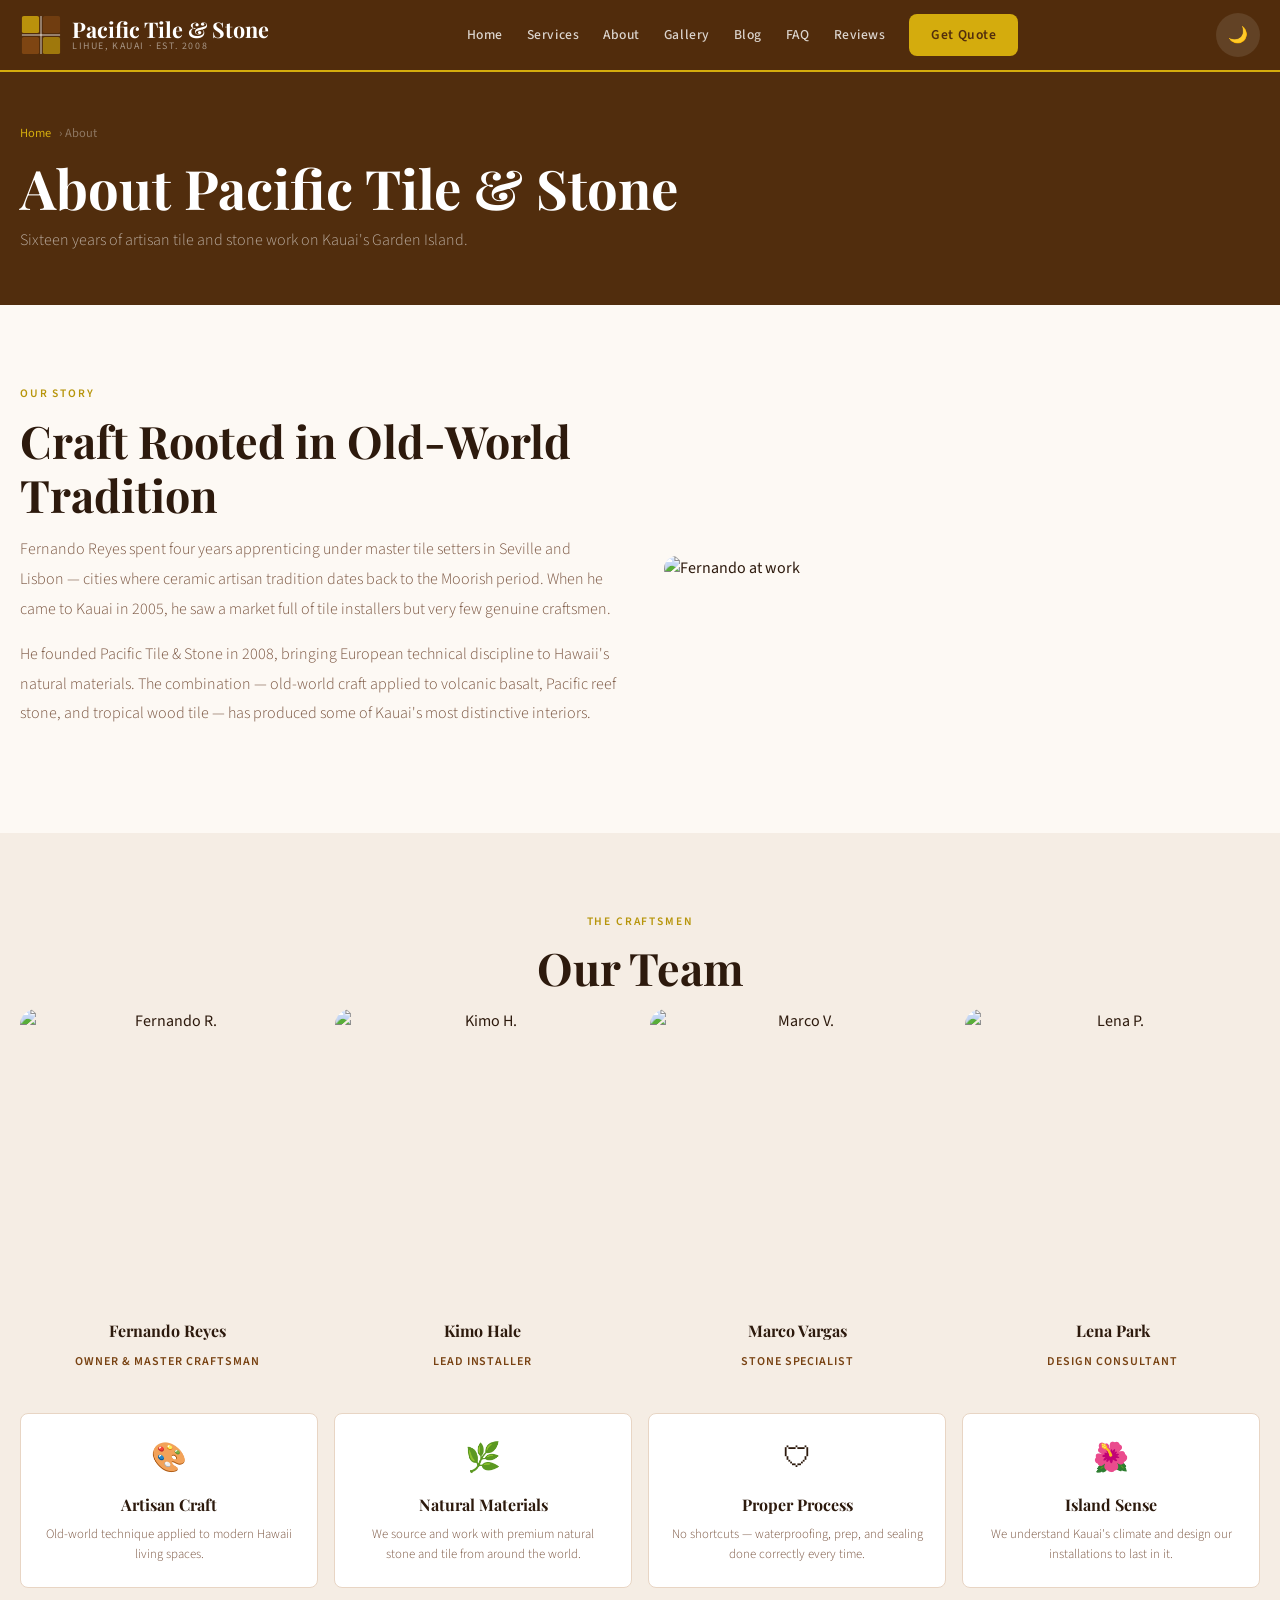
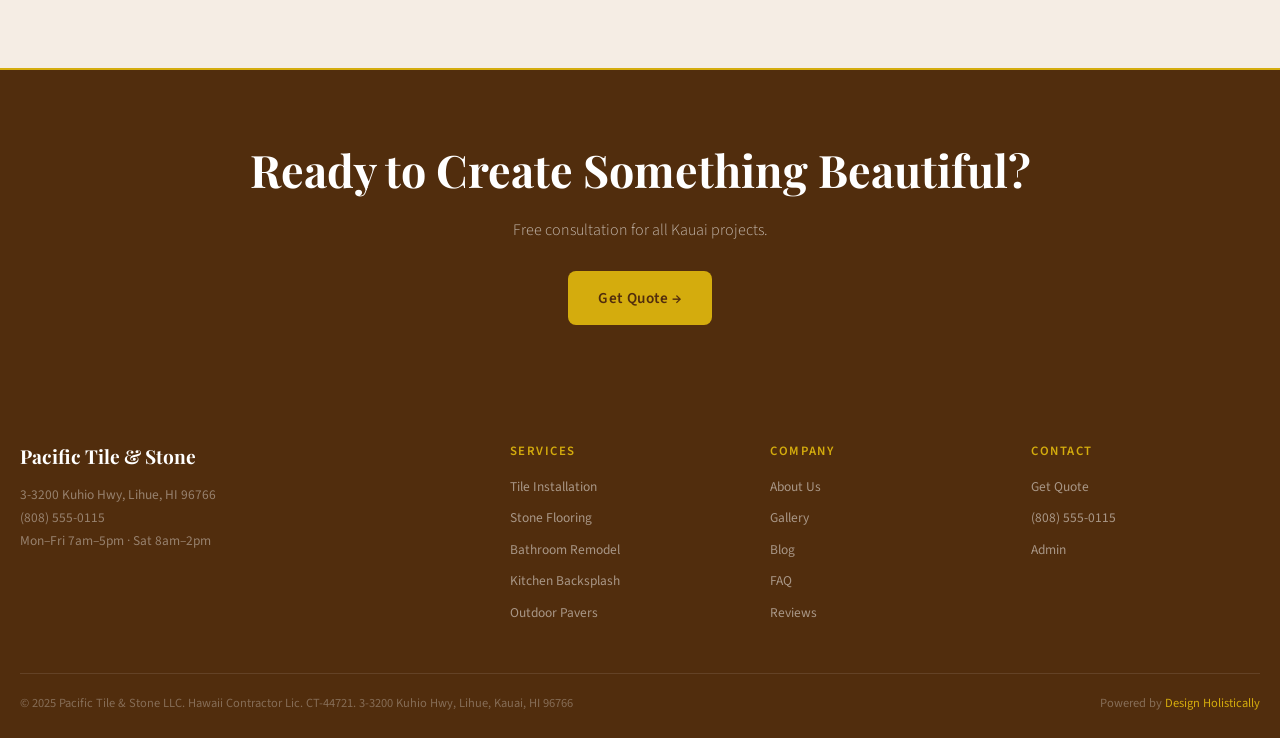
==== about.html @ 95e0b98e "Initial commit: Pacific Tile & Stone — Hawaii sample site (Lihue, Kauai)" ====
<!DOCTYPE html>
<html lang="en" data-theme="light">
<head>
<meta charset="UTF-8"/><meta name="viewport" content="width=device-width,initial-scale=1.0"/>
<title>About Us — Pacific Tile & Stone</title>
<meta name="description" content="Pacific Tile & Stone — Island floors, crafted to last. Kauai's trusted tile and stone installation contractor. Lihue. (808) 555-0115"/>
<meta property="og:title" content="Pacific Tile & Stone"/>
<link rel="stylesheet" href="css/style.css"/>
<script type="application/ld+json">{"@context":"https://schema.org","@type":"LocalBusiness","name":"Pacific Tile & Stone","telephone":"(808) 555-0115","address":{"@type":"PostalAddress","streetAddress":"3-3200 Kuhio Hwy","addressLocality":"Lihue","addressRegion":"HI","postalCode":"96766"},"priceRange":"$$"}</script>
</head>
<body>
<header class="site-header">
  <div class="header-inner">
    <a href="index.html" class="logo-wrap">
      <svg viewBox="0 0 44 44" fill="none" width="42" height="42" aria-label="Pacific Tile & Stone logo" xmlns="http://www.w3.org/2000/svg">
  <rect x="2" y="2" width="18" height="18" rx="2" fill="#D4AC0D" opacity="0.8"/>
  <rect x="24" y="2" width="18" height="18" rx="2" fill="#784212" opacity="0.8"/>
  <rect x="2" y="24" width="18" height="18" rx="2" fill="#935116" opacity="0.7"/>
  <rect x="24" y="24" width="18" height="18" rx="2" fill="#D4AC0D" opacity="0.6"/>
  <line x1="22" y1="2" x2="22" y2="42" stroke="rgba(255,255,255,0.4)" stroke-width="2"/>
  <line x1="2" y1="22" x2="42" y2="22" stroke="rgba(255,255,255,0.4)" stroke-width="2"/>
</svg>
      <div class="logo-text">Pacific Tile & Stone<span>Lihue, Kauai · Est. 2008</span></div>
    </a>
    <nav class="nav-links">
      <a href="index.html">Home</a><a href="services.html">Services</a><a href="about.html">About</a><a href="gallery.html">Gallery</a><a href="blog.html">Blog</a><a href="faq.html">FAQ</a><a href="reviews.html">Reviews</a>
      <a href="booking.html" class="btn-nav">Get Quote</a>
    </nav>
    <div class="header-actions">
      <button class="dark-toggle" id="darkToggle">🌙</button>
      <button class="hamburger" id="hamburger"><span></span><span></span><span></span></button>
    </div>
  </div>
</header>
<nav class="mobile-nav" id="mobileNav">
  <a href="index.html">Home</a><a href="services.html">Services</a><a href="about.html">About</a><a href="gallery.html">Gallery</a><a href="blog.html">Blog</a><a href="faq.html">FAQ</a><a href="reviews.html">Reviews</a><a href="booking.html">Get Quote</a>
</nav>

<div class="page-hero"><div class="page-hero-inner"><div class="breadcrumb"><a href="index.html">Home</a> › About</div><h1>About Pacific Tile & Stone</h1><p>Sixteen years of artisan tile and stone work on Kauai's Garden Island.</p></div></div>
<section><div class="section-inner">
  <div class="about-grid">
    <div class="fade-up">
      <span class="section-label">Our Story</span>
      <h2 class="section-title">Craft Rooted in Old-World Tradition</h2>
      <p style="color:var(--text-muted);line-height:1.85;margin-bottom:16px;font-weight:300;">Fernando Reyes spent four years apprenticing under master tile setters in Seville and Lisbon — cities where ceramic artisan tradition dates back to the Moorish period. When he came to Kauai in 2005, he saw a market full of tile installers but very few genuine craftsmen.</p>
      <p style="color:var(--text-muted);line-height:1.85;margin-bottom:24px;font-weight:300;">He founded Pacific Tile & Stone in 2008, bringing European technical discipline to Hawaii's natural materials. The combination — old-world craft applied to volcanic basalt, Pacific reef stone, and tropical wood tile — has produced some of Kauai's most distinctive interiors.</p>
    </div>
    <div class="fade-up"><img src="https://picsum.photos/560/480?random=1507" alt="Fernando at work" style="border-radius:var(--radius-lg);width:100%;object-fit:cover;" /></div>
  </div>
</div></section>
<section class="bg-alt"><div class="section-inner">
  <div class="section-center fade-up"><span class="section-label">The Craftsmen</span><h2 class="section-title">Our Team</h2></div>
  <div class="team-grid">
    <div class="team-card fade-up"><img src="https://picsum.photos/280/280?random=1508" alt="Fernando R." /><h4>Fernando Reyes</h4><span>Owner & Master Craftsman</span></div>
    <div class="team-card fade-up"><img src="https://picsum.photos/280/280?random=1509" alt="Kimo H." /><h4>Kimo Hale</h4><span>Lead Installer</span></div>
    <div class="team-card fade-up"><img src="https://picsum.photos/280/280?random=1510" alt="Marco V." /><h4>Marco Vargas</h4><span>Stone Specialist</span></div>
    <div class="team-card fade-up"><img src="https://picsum.photos/280/280?random=1511" alt="Lena P." /><h4>Lena Park</h4><span>Design Consultant</span></div>
  </div>
  <div class="values-grid" style="margin-top:40px;">
    <div class="value-card fade-up"><div class="value-icon">🎨</div><h4>Artisan Craft</h4><p>Old-world technique applied to modern Hawaii living spaces.</p></div>
    <div class="value-card fade-up"><div class="value-icon">🌿</div><h4>Natural Materials</h4><p>We source and work with premium natural stone and tile from around the world.</p></div>
    <div class="value-card fade-up"><div class="value-icon">🛡</div><h4>Proper Process</h4><p>No shortcuts — waterproofing, prep, and sealing done correctly every time.</p></div>
    <div class="value-card fade-up"><div class="value-icon">🌺</div><h4>Island Sense</h4><p>We understand Kauai's climate and design our installations to last in it.</p></div>
  </div>
</div></section>
<div class="cta-band"><h2>Ready to Create Something Beautiful?</h2><p>Free consultation for all Kauai projects.</p><a href="booking.html" class="btn-primary">Get Quote →</a></div>
<footer class="site-footer">
  <div class="footer-inner">
    <div class="footer-grid">
      <div class="footer-brand">
        <div style="font-family:'Playfair Display',serif;font-weight:700;font-size:1.2rem;color:#fff;">Pacific Tile & Stone</div>
        <p>3-3200 Kuhio Hwy, Lihue, HI 96766<br>(808) 555-0115<br>Mon–Fri 7am–5pm · Sat 8am–2pm</p>
      </div>
      <div class="footer-col"><h4>Services</h4><a href="services.html">Tile Installation</a><a href="services.html">Stone Flooring</a><a href="services.html">Bathroom Remodel</a><a href="services.html">Kitchen Backsplash</a><a href="services.html">Outdoor Pavers</a></div>
      <div class="footer-col"><h4>Company</h4><a href="about.html">About Us</a><a href="gallery.html">Gallery</a><a href="blog.html">Blog</a><a href="faq.html">FAQ</a><a href="reviews.html">Reviews</a></div>
      <div class="footer-col"><h4>Contact</h4><a href="booking.html">Get Quote</a><a href="tel:8085550115">(808) 555-0115</a><a href="admin.html">Admin</a></div>
    </div>
    <div class="footer-bottom">
      <span>© 2025 Pacific Tile & Stone LLC. Hawaii Contractor Lic. CT-44721. 3-3200 Kuhio Hwy, Lihue, Kauai, HI 96766</span>
      <span>Powered by <a href="https://designholistically.com" target="_blank">Design Holistically</a></span>
    </div>
  </div>
</footer>
<button class="back-top" id="backTop">↑</button>
<script src="js/main.js"></script>
</body>
</html>
---- css/style.css ----
@import url('https://fonts.googleapis.com/css2?family=Playfair+Display:wght@400;500;600;700&family=Source+Sans+3:wght@300;400;500;600;700&display=swap');
:root {
  --primary: #784212;
  --primary-light: #935116;
  --primary-dark: #512d0d;
  --accent: #D4AC0D;
  --accent-light: #f1c40f;
  --accent-dark: #b7950b;
  --bg: #fdf9f4;
  --bg-secondary: #f5ede4;
  --bg-card: #ffffff;
  --text: #2d1a0d;
  --text-muted: #7a5540;
  --text-light: #b09080;
  --border: #e8d5c4;
  --shadow: 0 4px 24px rgba(120,66,18,0.10);
  --shadow-lg: 0 12px 48px rgba(120,66,18,0.16);
  --radius: 8px;
  --radius-lg: 16px;
  --header-h: 72px;
  --transition: 0.3s cubic-bezier(0.4,0,0.2,1);
}
[data-theme="dark"] {
  --bg: #160c04;
  --bg-secondary: #1f1009;
  --bg-card: #2a1608;
  --text: #f5e8da;
  --text-muted: #c4956a;
  --text-light: #7a5540;
  --border: #3d2010;
  --accent: #D4AC0D;
}
*, *::before, *::after { box-sizing: border-box; margin: 0; padding: 0; }
html { scroll-behavior: smooth; }
body { font-family: 'Source Sans 3', sans-serif; background: var(--bg); color: var(--text); line-height: 1.6; transition: background var(--transition), color var(--transition); }
img { max-width: 100%; display: block; }
a { color: inherit; text-decoration: none; }
button { cursor: pointer; border: none; background: none; font-family: inherit; }
.site-header { position: fixed; top: 0; left: 0; right: 0; z-index: 1000; height: var(--header-h); backdrop-filter: blur(14px); background: rgba(81,45,13,0.94); border-bottom: 2px solid var(--accent); display: flex; align-items: center; }
.header-inner { max-width: 1280px; margin: 0 auto; padding: 0 20px; width: 100%; display: flex; align-items: center; justify-content: space-between; }
.logo-wrap { display: flex; align-items: center; gap: 10px; }
.logo-text { font-family: 'Playfair Display', serif; font-size: 1.35rem; font-weight: 700; color: #fff; line-height: 1.1; }
.logo-text span { color: var(--accent); display: block; font-size: 0.62rem; font-family: 'Source Sans 3', sans-serif; font-weight: 400; letter-spacing: 0.16em; text-transform: uppercase; color: rgba(255,255,255,0.5); }
.nav-links { display: none; gap: 24px; align-items: center; }
.nav-links a { color: rgba(255,255,255,0.8); font-weight: 500; font-size: 0.85rem; letter-spacing: 0.04em; transition: color var(--transition); }
.nav-links a:hover { color: var(--accent); }
.nav-links .btn-nav { background: var(--accent); color: var(--primary-dark); padding: 10px 22px; border-radius: var(--radius); font-weight: 600; }
.header-actions { display: flex; align-items: center; gap: 10px; }
.dark-toggle { width: 44px; height: 44px; border-radius: 50%; background: rgba(255,255,255,0.1); color: #fff; display: flex; align-items: center; justify-content: center; font-size: 1rem; }
.dark-toggle:hover { background: var(--accent); color: var(--primary-dark); }
.hamburger { width: 44px; height: 44px; display: flex; flex-direction: column; align-items: center; justify-content: center; gap: 5px; background: rgba(255,255,255,0.1); border-radius: var(--radius); }
.hamburger span { display: block; width: 22px; height: 2px; background: #fff; border-radius: 2px; transition: all var(--transition); }
.hamburger.active span:nth-child(1) { transform: rotate(45deg) translate(5px,5px); }
.hamburger.active span:nth-child(2) { opacity: 0; }
.hamburger.active span:nth-child(3) { transform: rotate(-45deg) translate(5px,-5px); }
@media(min-width:768px){ .nav-links { display: flex; } .hamburger { display: none; } }
.mobile-nav { position: fixed; top: var(--header-h); left: 0; right: 0; bottom: 0; background: var(--primary-dark); z-index: 999; transform: translateX(100%); transition: transform var(--transition); padding: 28px 20px; display: flex; flex-direction: column; gap: 6px; }
.mobile-nav.open { transform: translateX(0); }
.mobile-nav a { color: #fff; font-size: 1.1rem; font-weight: 500; padding: 13px 0; border-bottom: 1px solid rgba(255,255,255,0.1); }
.hero { min-height: 100vh; display: flex; align-items: center; position: relative; overflow: hidden; padding-top: var(--header-h); }
.hero-bg { position: absolute; inset: 0; }
.hero-bg img { width: 100%; height: 100%; object-fit: cover; }
.hero-overlay { position: absolute; inset: 0; background: linear-gradient(135deg, rgba(81,45,13,0.93) 0%, rgba(120,66,18,0.6) 100%); }
.hero-content { position: relative; z-index: 1; max-width: 1280px; margin: 0 auto; padding: 80px 20px; }
.hero-badge { display: inline-flex; align-items: center; gap: 8px; background: rgba(212,172,13,0.15); border: 1px solid rgba(212,172,13,0.45); color: var(--accent); padding: 6px 14px; border-radius: var(--radius); font-size: 0.75rem; font-weight: 600; letter-spacing: 0.1em; text-transform: uppercase; margin-bottom: 22px; }
.hero h1 { font-family: 'Playfair Display', serif; font-size: clamp(2.8rem, 8vw, 5.5rem); font-weight: 700; color: #fff; line-height: 1.05; margin-bottom: 20px; }
.hero h1 em { color: var(--accent); font-style: italic; }
.hero p { font-size: clamp(1rem, 2vw, 1.15rem); color: rgba(255,255,255,0.75); max-width: 540px; margin-bottom: 36px; font-weight: 300; line-height: 1.8; }
.hero-cta { display: flex; flex-wrap: wrap; gap: 14px; }
.btn-primary { display: inline-flex; align-items: center; gap: 8px; background: var(--accent); color: var(--primary-dark); padding: 15px 30px; border-radius: var(--radius); font-weight: 600; font-size: 0.95rem; letter-spacing: 0.04em; transition: all var(--transition); }
.btn-primary:hover { background: var(--accent-light); transform: translateY(-2px); box-shadow: 0 8px 24px rgba(212,172,13,0.35); }
.btn-secondary { display: inline-flex; align-items: center; gap: 8px; background: transparent; color: #fff; padding: 14px 30px; border-radius: var(--radius); font-weight: 500; font-size: 0.95rem; border: 1.5px solid rgba(255,255,255,0.35); letter-spacing: 0.04em; transition: all var(--transition); }
.btn-secondary:hover { border-color: var(--accent); color: var(--accent); }
.hero-stats { display: flex; flex-wrap: wrap; gap: 40px; margin-top: 56px; padding-top: 36px; border-top: 1px solid rgba(255,255,255,0.12); }
.stat-num { font-family: 'Playfair Display', serif; font-size: 2.4rem; font-weight: 700; color: var(--accent); line-height: 1; }
.stat-label { font-size: 0.72rem; color: rgba(255,255,255,0.45); text-transform: uppercase; letter-spacing: 0.1em; margin-top: 4px; }
section { padding: 80px 20px; }
.section-inner { max-width: 1280px; margin: 0 auto; }
.section-label { font-size: 0.72rem; font-weight: 600; color: var(--accent-dark); letter-spacing: 0.16em; text-transform: uppercase; margin-bottom: 10px; display: block; }
.section-title { font-family: 'Playfair Display', serif; font-size: clamp(1.9rem, 4vw, 2.8rem); font-weight: 700; color: var(--text); line-height: 1.2; margin-bottom: 14px; }
.section-sub { color: var(--text-muted); font-size: 1rem; max-width: 540px; margin-bottom: 44px; font-weight: 300; line-height: 1.8; }
.section-center { text-align: center; }
.section-center .section-sub { margin-left: auto; margin-right: auto; }
.bg-alt { background: var(--bg-secondary); }
.services-grid { display: grid; grid-template-columns: 1fr; gap: 20px; }
@media(min-width:600px){ .services-grid { grid-template-columns: 1fr 1fr; } }
@media(min-width:1024px){ .services-grid { grid-template-columns: repeat(3, 1fr); } }
.service-card { background: var(--bg-card); border: 1px solid var(--border); border-radius: var(--radius-lg); padding: 28px; transition: all var(--transition); }
.service-card:hover { transform: translateY(-4px); box-shadow: var(--shadow-lg); border-color: var(--accent-dark); }
.service-icon { width: 52px; height: 52px; background: linear-gradient(135deg, var(--primary), var(--primary-light)); border-radius: var(--radius); display: flex; align-items: center; justify-content: center; margin-bottom: 18px; font-size: 1.4rem; color: var(--accent); }
.service-card h3 { font-family: 'Playfair Display', serif; font-size: 1.3rem; font-weight: 700; margin-bottom: 10px; }
.service-card p { color: var(--text-muted); font-size: 0.9rem; line-height: 1.7; font-weight: 300; }
.service-price { margin-top: 16px; padding-top: 14px; border-top: 1px solid var(--border); font-weight: 600; color: var(--primary); font-size: 0.9rem; }
[data-theme="dark"] .service-price { color: var(--accent); }
.testimonials-grid { display: grid; grid-template-columns: 1fr; gap: 20px; }
@media(min-width:768px){ .testimonials-grid { grid-template-columns: repeat(3, 1fr); } }
.testimonial-card { background: var(--bg-card); border: 1px solid var(--border); border-radius: var(--radius-lg); padding: 24px; border-left: 3px solid var(--accent); }
.stars { color: var(--accent-dark); font-size: 0.9rem; margin-bottom: 12px; letter-spacing: 2px; }
.testimonial-card blockquote { color: var(--text-muted); font-family: 'Playfair Display', serif; font-size: 1rem; line-height: 1.75; margin-bottom: 18px; font-style: italic; }
.reviewer { display: flex; align-items: center; gap: 12px; }
.reviewer img { width: 44px; height: 44px; border-radius: 50%; object-fit: cover; }
.reviewer-name { font-weight: 600; font-size: 0.88rem; }
.reviewer-loc { font-size: 0.75rem; color: var(--text-muted); }
.cta-band { background: var(--primary-dark); padding: 64px 20px; text-align: center; border-top: 2px solid var(--accent); }
.cta-band h2 { font-family: 'Playfair Display', serif; font-size: clamp(2rem, 4vw, 2.8rem); font-weight: 700; color: #fff; margin-bottom: 12px; }
.cta-band p { color: rgba(255,255,255,0.65); font-size: 1rem; margin-bottom: 28px; max-width: 440px; margin-left: auto; margin-right: auto; font-weight: 300; }
.team-grid { display: grid; grid-template-columns: 1fr 1fr; gap: 20px; }
@media(min-width:768px){ .team-grid { grid-template-columns: repeat(4, 1fr); } }
.team-card { text-align: center; }
.team-card img { width: 100%; aspect-ratio: 1; object-fit: cover; border-radius: var(--radius-lg); margin-bottom: 14px; }
.team-card h4 { font-family: 'Playfair Display', serif; font-size: 1rem; font-weight: 700; margin-bottom: 4px; }
.team-card span { font-size: 0.75rem; color: var(--primary); font-weight: 600; text-transform: uppercase; letter-spacing: 0.08em; }
[data-theme="dark"] .team-card span { color: var(--accent); }
.gallery-grid { display: grid; grid-template-columns: repeat(2, 1fr); gap: 10px; }
@media(min-width:600px){ .gallery-grid { grid-template-columns: repeat(3, 1fr); } }
@media(min-width:1024px){ .gallery-grid { grid-template-columns: repeat(4, 1fr); } }
.gallery-item { position: relative; overflow: hidden; border-radius: var(--radius); aspect-ratio: 4/3; }
.gallery-item img { width: 100%; height: 100%; object-fit: cover; transition: transform 0.4s ease; }
.gallery-item:hover img { transform: scale(1.07); }
.blog-grid { display: grid; grid-template-columns: 1fr; gap: 24px; }
@media(min-width:600px){ .blog-grid { grid-template-columns: 1fr 1fr; } }
@media(min-width:1024px){ .blog-grid { grid-template-columns: repeat(3, 1fr); } }
.blog-card { background: var(--bg-card); border: 1px solid var(--border); border-radius: var(--radius-lg); overflow: hidden; transition: all var(--transition); }
.blog-card:hover { transform: translateY(-4px); box-shadow: var(--shadow-lg); }
.blog-card img { width: 100%; height: 200px; object-fit: cover; }
.blog-card-body { padding: 22px; }
.blog-tag { display: inline-block; background: var(--accent); color: var(--primary-dark); font-size: 0.7rem; font-weight: 600; padding: 3px 10px; border-radius: var(--radius); text-transform: uppercase; letter-spacing: 0.08em; margin-bottom: 10px; }
.blog-card h3 { font-family: 'Playfair Display', serif; font-size: 1.15rem; font-weight: 700; line-height: 1.3; margin-bottom: 8px; }
.blog-card p { color: var(--text-muted); font-size: 0.86rem; line-height: 1.65; font-weight: 300; }
.blog-card-meta { margin-top: 12px; font-size: 0.75rem; color: var(--text-light); }
.booking-wrap { max-width: 700px; margin: 0 auto; background: var(--bg-card); border: 1px solid var(--border); border-radius: var(--radius-lg); padding: 36px; }
.step-indicator { display: flex; gap: 6px; margin-bottom: 36px; }
.step { flex: 1; height: 3px; background: var(--border); border-radius: 2px; transition: background var(--transition); }
.step.active { background: var(--primary); }
.step.done { background: var(--accent-dark); }
.form-step { display: none; }
.form-step.active { display: block; }
.form-step h3 { font-family: 'Playfair Display', serif; font-size: 1.5rem; font-weight: 700; margin-bottom: 22px; }
.form-group { margin-bottom: 18px; }
.form-group label { display: block; font-weight: 500; font-size: 0.85rem; margin-bottom: 6px; }
.form-group input, .form-group select, .form-group textarea { width: 100%; padding: 12px 14px; border: 1px solid var(--border); border-radius: var(--radius); background: var(--bg); color: var(--text); font-family: 'Source Sans 3', sans-serif; font-size: 0.95rem; transition: border-color var(--transition); }
.form-group input:focus, .form-group select:focus, .form-group textarea:focus { outline: none; border-color: var(--primary); }
.service-option { display: flex; align-items: center; gap: 12px; padding: 14px; border: 1px solid var(--border); border-radius: var(--radius); margin-bottom: 8px; cursor: pointer; transition: all var(--transition); }
.service-option:hover, .service-option.selected { border-color: var(--primary); background: rgba(120,66,18,0.04); }
.form-nav { display: flex; justify-content: space-between; align-items: center; margin-top: 24px; }
.btn-outline { background: transparent; border: 1px solid var(--border); color: var(--text); padding: 11px 26px; border-radius: var(--radius); font-weight: 500; font-size: 0.88rem; transition: all var(--transition); }
.btn-outline:hover { border-color: var(--primary); color: var(--primary); }
.confirmation { text-align: center; padding: 36px 0; }
.confirmation .check { width: 68px; height: 68px; background: var(--primary); border-radius: 50%; display: flex; align-items: center; justify-content: center; margin: 0 auto 20px; font-size: 1.8rem; color: #fff; }
.faq-list { max-width: 780px; margin: 0 auto; }
.faq-item { border-bottom: 1px solid var(--border); }
.faq-q { width: 100%; text-align: left; padding: 20px 0; display: flex; justify-content: space-between; align-items: center; font-weight: 500; font-size: 0.95rem; color: var(--text); gap: 14px; background: none; }
.faq-q .icon { width: 26px; height: 26px; min-width: 26px; border-radius: 50%; background: var(--accent); color: var(--primary-dark); display: flex; align-items: center; justify-content: center; font-size: 1rem; transition: transform var(--transition); font-weight: 700; }
.faq-item.open .faq-q .icon { transform: rotate(45deg); }
.faq-a { display: none; padding: 0 0 18px; color: var(--text-muted); line-height: 1.75; font-size: 0.92rem; font-weight: 300; }
.faq-item.open .faq-a { display: block; }
.reviews-grid { display: grid; grid-template-columns: 1fr; gap: 18px; }
@media(min-width:600px){ .reviews-grid { grid-template-columns: 1fr 1fr; } }
@media(min-width:1024px){ .reviews-grid { grid-template-columns: repeat(4, 1fr); } }
.review-card { background: var(--bg-card); border: 1px solid var(--border); border-radius: var(--radius-lg); padding: 22px; }
.review-top { display: flex; align-items: center; gap: 10px; margin-bottom: 12px; }
.review-top img { width: 46px; height: 46px; border-radius: 50%; object-fit: cover; }
.review-name { font-weight: 600; font-size: 0.88rem; }
.review-date { font-size: 0.72px; color: var(--text-light); }
.review-body { color: var(--text-muted); font-family: 'Playfair Display', serif; font-size: 0.96rem; line-height: 1.65; font-style: italic; }
.about-grid { display: grid; grid-template-columns: 1fr; gap: 48px; align-items: center; }
@media(min-width:768px){ .about-grid { grid-template-columns: 1fr 1fr; } }
.values-grid { display: grid; grid-template-columns: 1fr 1fr; gap: 16px; margin-top: 40px; }
@media(min-width:768px){ .values-grid { grid-template-columns: repeat(4, 1fr); } }
.value-card { background: var(--bg-card); border: 1px solid var(--border); border-radius: var(--radius); padding: 22px; text-align: center; }
.value-icon { font-size: 1.8rem; margin-bottom: 10px; }
.value-card h4 { font-family: 'Playfair Display', serif; font-size: 1rem; font-weight: 700; margin-bottom: 6px; }
.value-card p { font-size: 0.8rem; color: var(--text-muted); font-weight: 300; }
.site-footer { background: var(--primary-dark); color: rgba(255,255,255,0.65); padding: 52px 20px 24px; }
.footer-inner { max-width: 1280px; margin: 0 auto; }
.footer-grid { display: grid; grid-template-columns: 1fr; gap: 32px; margin-bottom: 40px; }
@media(min-width:768px){ .footer-grid { grid-template-columns: 2fr 1fr 1fr 1fr; } }
.footer-brand p { font-size: 0.84rem; line-height: 1.7; margin-top: 12px; color: rgba(255,255,255,0.4); }
.footer-col h4 { color: var(--accent); font-weight: 600; font-size: 0.8rem; text-transform: uppercase; letter-spacing: 0.12em; margin-bottom: 14px; }
.footer-col a { display: block; color: rgba(255,255,255,0.5); font-size: 0.84rem; margin-bottom: 10px; transition: color var(--transition); }
.footer-col a:hover { color: var(--accent); }
.footer-bottom { border-top: 1px solid rgba(255,255,255,0.1); padding-top: 20px; display: flex; flex-wrap: wrap; gap: 12px; justify-content: space-between; font-size: 0.78rem; color: rgba(255,255,255,0.3); }
.footer-bottom a { color: var(--accent); }
.back-top { position: fixed; bottom: 28px; right: 24px; width: 48px; height: 48px; background: var(--primary); color: #fff; border-radius: 50%; display: flex; align-items: center; justify-content: center; font-size: 1.2rem; z-index: 900; opacity: 0; pointer-events: none; transition: all var(--transition); }
.back-top.show { opacity: 1; pointer-events: auto; }
.fade-up { opacity: 0; transform: translateY(28px); transition: opacity 0.6s ease, transform 0.6s ease; }
.fade-up.visible { opacity: 1; transform: translateY(0); }
.page-hero { padding: calc(var(--header-h) + 52px) 20px 52px; background: var(--primary-dark); }
.page-hero-inner { max-width: 1280px; margin: 0 auto; }
.page-hero h1 { font-family: 'Playfair Display', serif; font-size: clamp(2.2rem, 5vw, 3.4rem); font-weight: 700; color: #fff; line-height: 1.1; }
.page-hero p { color: rgba(255,255,255,0.6); font-size: 1rem; max-width: 520px; margin-top: 10px; font-weight: 300; }
.breadcrumb { display: flex; gap: 8px; align-items: center; font-size: 0.78rem; color: rgba(255,255,255,0.35); margin-bottom: 14px; }
.breadcrumb a { color: var(--accent); }
.post-hero { padding-top: var(--header-h); background: var(--primary-dark); }
.post-hero-inner { max-width: 800px; margin: 0 auto; padding: 56px 20px; }
.post-hero h1 { font-family: 'Playfair Display', serif; font-size: clamp(2rem, 5vw, 3rem); font-weight: 700; color: #fff; line-height: 1.1; }
.post-meta { display: flex; gap: 16px; flex-wrap: wrap; margin-top: 14px; font-size: 0.8rem; color: rgba(255,255,255,0.45); }
.post-content { max-width: 800px; margin: 0 auto; padding: 44px 20px; }
.post-content h2 { font-family: 'Playfair Display', serif; font-size: 1.7rem; font-weight: 700; margin: 32px 0 12px; color: var(--primary); }
[data-theme="dark"] .post-content h2 { color: var(--accent); }
.post-content p { color: var(--text-muted); line-height: 1.85; margin-bottom: 14px; font-weight: 300; }
.post-content ul { padding-left: 22px; margin-bottom: 14px; color: var(--text-muted); line-height: 1.85; font-weight: 300; }
#adminLogin { min-height:100vh; display:flex; align-items:center; justify-content:center; background:var(--primary-dark); padding:20px; }
#adminDash { display:none; }
.login-card { background: var(--bg-card); border-radius: var(--radius-lg); padding: 44px; max-width: 400px; width: 100%; border: 1px solid var(--border); }
.login-card h2 { font-family:'Playfair Display',serif; font-size:1.9rem; font-weight:700; margin-bottom:8px; }
.login-card p { color:var(--text-muted); margin-bottom:28px; font-size:0.88rem; font-weight:300; }
.dash-header { background: var(--primary); padding: 14px 22px; display: flex; align-items: center; justify-content: space-between; border-bottom: 2px solid var(--accent); }
.dash-header h1 { font-family:'Playfair Display',serif; font-size:1.3rem; font-weight:700; color:#fff; }
.dash-stats { display: grid; grid-template-columns: repeat(2,1fr); gap: 14px; padding: 20px; }
@media(min-width:600px){ .dash-stats { grid-template-columns: repeat(4,1fr); } }
.dash-stat { background: var(--bg-card); border: 1px solid var(--border); border-radius: var(--radius); padding: 18px; text-align: center; }
.dash-stat .num { font-family:'Playfair Display',serif; font-size:2rem; font-weight:700; color:var(--primary); }
[data-theme="dark"] .dash-stat .num { color:var(--accent); }
.dash-stat .lbl { font-size:0.75rem; color:var(--text-muted); text-transform:uppercase; letter-spacing:0.06em; }
.dash-section { padding: 0 20px 20px; }
.dash-section h3 { font-family:'Playfair Display',serif; font-size:1.15rem; font-weight:700; margin-bottom:12px; border-bottom:1px solid var(--border); padding-bottom:8px; color:var(--primary); }
[data-theme="dark"] .dash-section h3 { color: var(--accent); }
.data-table { width:100%; border-collapse:collapse; font-size:0.86rem; }
.data-table th { background:var(--bg-secondary); padding:9px 12px; text-align:left; font-weight:600; color:var(--text-muted); font-size:0.75rem; text-transform:uppercase; }
.data-table td { padding:11px 12px; border-bottom:1px solid var(--border); }
.badge { display:inline-block; padding:2px 9px; border-radius:999px; font-size:0.7rem; font-weight:600; }
.badge-green { background:#d5f5e3; color:#1e8449; }
.badge-yellow { background:#fef9e7; color:#b7950b; }
.badge-blue { background:#d6eaf8; color:#1a5276; }
.dash-tabs { display:flex; gap:4px; padding:0 20px; border-bottom:1px solid var(--border); overflow-x:auto; }
.dash-tab { padding:11px 18px; font-weight:500; font-size:0.82rem; letter-spacing:0.04em; color:var(--text-muted); cursor:pointer; border-bottom:2px solid transparent; margin-bottom:-1px; white-space:nowrap; background:none; }
.dash-tab.active { color:var(--primary); border-bottom-color:var(--primary); }
[data-theme="dark"] .dash-tab.active { color:var(--accent); border-bottom-color:var(--accent); }
.tab-panel { display:none; }
.tab-panel.active { display:block; }
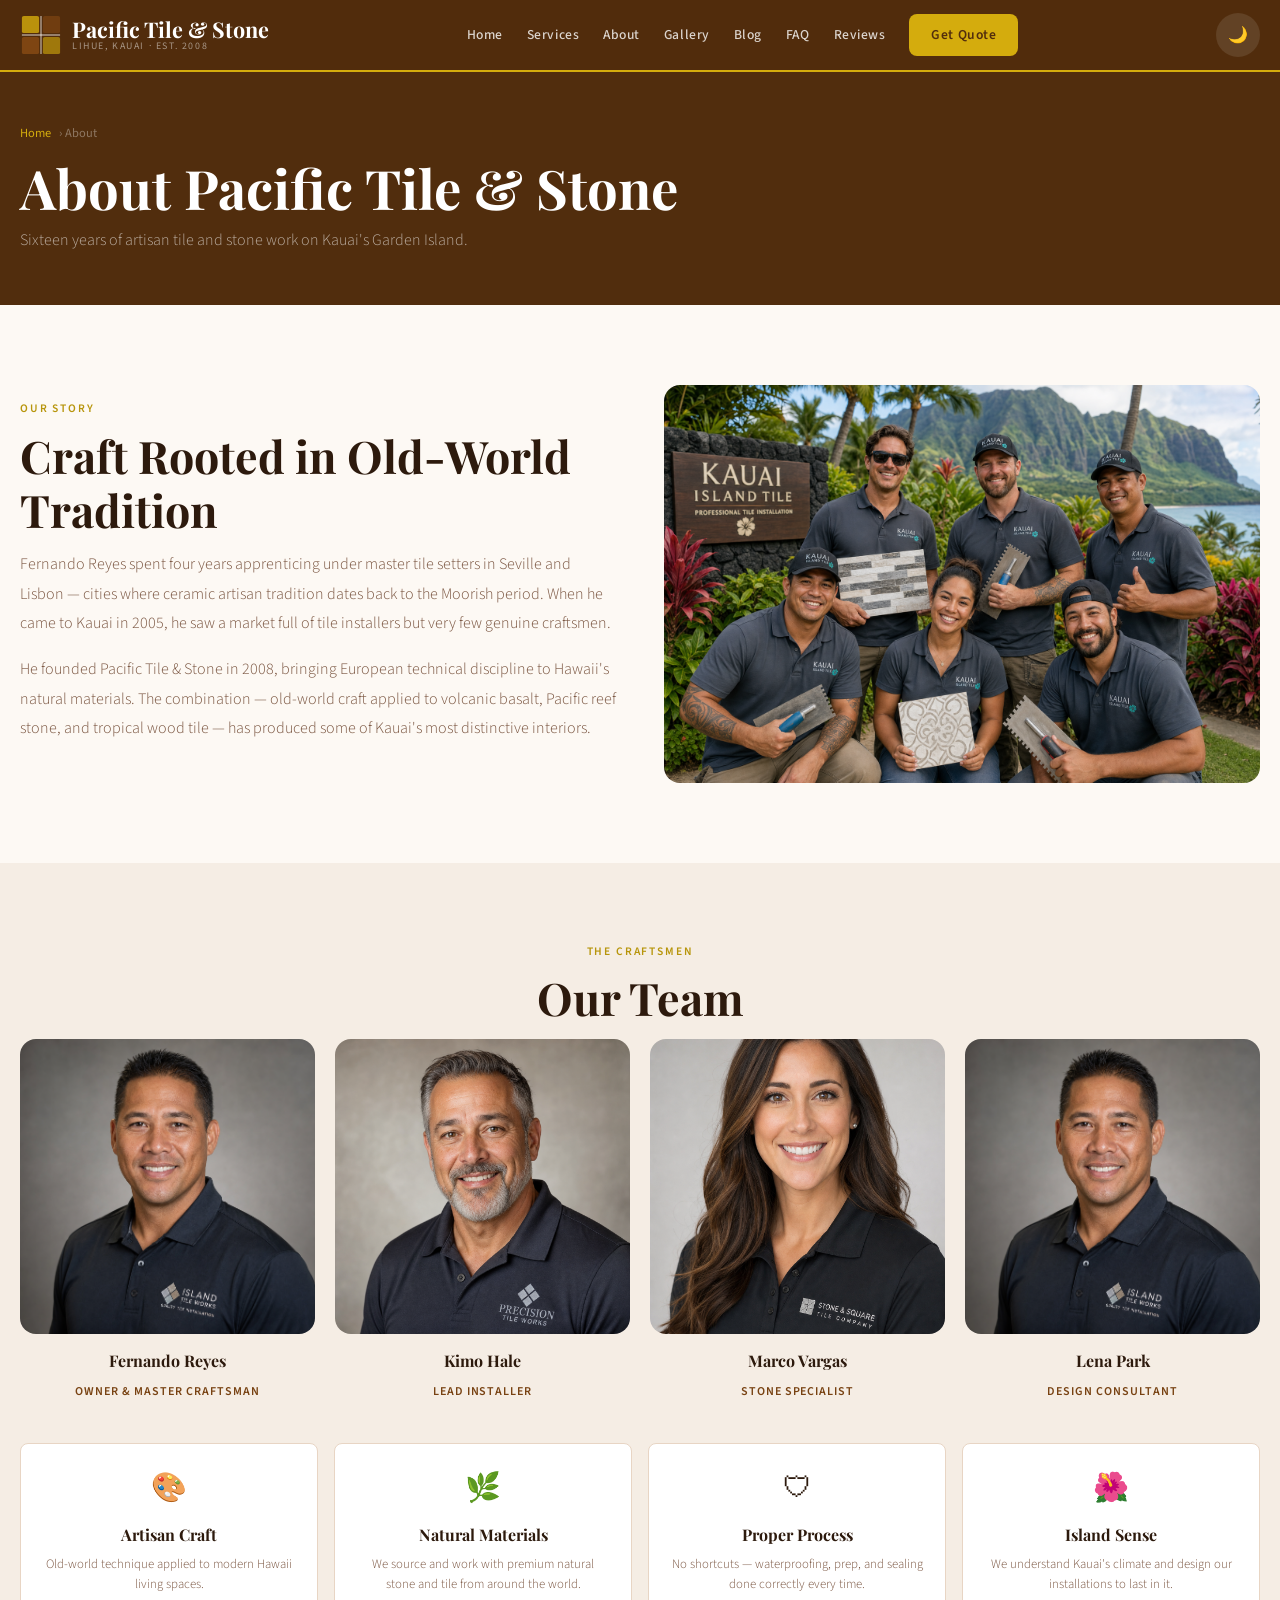
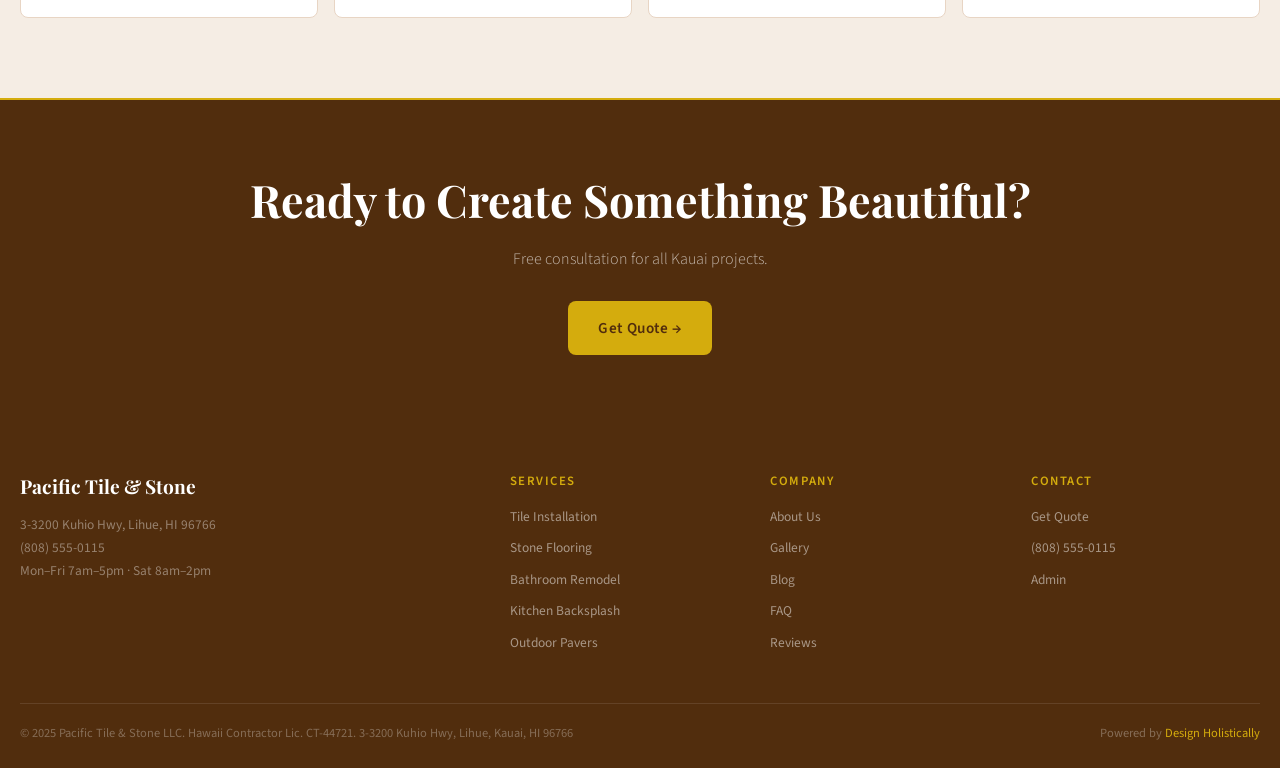
==== commit 1d7daace: "Initial commit: Pacific Tile & Stone — Hawaii sample site (Lihue, Kauai)" ====
--- a/about.html
+++ b/about.html
@@ -45,16 +45,16 @@
       <p style="color:var(--text-muted);line-height:1.85;margin-bottom:16px;font-weight:300;">Fernando Reyes spent four years apprenticing under master tile setters in Seville and Lisbon — cities where ceramic artisan tradition dates back to the Moorish period. When he came to Kauai in 2005, he saw a market full of tile installers but very few genuine craftsmen.</p>
       <p style="color:var(--text-muted);line-height:1.85;margin-bottom:24px;font-weight:300;">He founded Pacific Tile & Stone in 2008, bringing European technical discipline to Hawaii's natural materials. The combination — old-world craft applied to volcanic basalt, Pacific reef stone, and tropical wood tile — has produced some of Kauai's most distinctive interiors.</p>
     </div>
-    <div class="fade-up"><img src="https://picsum.photos/560/480?random=1507" alt="Fernando at work" style="border-radius:var(--radius-lg);width:100%;object-fit:cover;" /></div>
+    <div class="fade-up"><img src="images/about.png" alt="Fernando at work" style="border-radius:var(--radius-lg);width:100%;object-fit:cover;" /></div>
   </div>
 </div></section>
 <section class="bg-alt"><div class="section-inner">
   <div class="section-center fade-up"><span class="section-label">The Craftsmen</span><h2 class="section-title">Our Team</h2></div>
   <div class="team-grid">
-    <div class="team-card fade-up"><img src="https://picsum.photos/280/280?random=1508" alt="Fernando R." /><h4>Fernando Reyes</h4><span>Owner & Master Craftsman</span></div>
-    <div class="team-card fade-up"><img src="https://picsum.photos/280/280?random=1509" alt="Kimo H." /><h4>Kimo Hale</h4><span>Lead Installer</span></div>
-    <div class="team-card fade-up"><img src="https://picsum.photos/280/280?random=1510" alt="Marco V." /><h4>Marco Vargas</h4><span>Stone Specialist</span></div>
-    <div class="team-card fade-up"><img src="https://picsum.photos/280/280?random=1511" alt="Lena P." /><h4>Lena Park</h4><span>Design Consultant</span></div>
+    <div class="team-card fade-up"><img src="images/avatar-1.png" alt="Fernando R." /><h4>Fernando Reyes</h4><span>Owner & Master Craftsman</span></div>
+    <div class="team-card fade-up"><img src="images/avatar-2.png" alt="Kimo H." /><h4>Kimo Hale</h4><span>Lead Installer</span></div>
+    <div class="team-card fade-up"><img src="images/avatar-3.png" alt="Marco V." /><h4>Marco Vargas</h4><span>Stone Specialist</span></div>
+    <div class="team-card fade-up"><img src="images/avatar-1.png" alt="Lena P." /><h4>Lena Park</h4><span>Design Consultant</span></div>
   </div>
   <div class="values-grid" style="margin-top:40px;">
     <div class="value-card fade-up"><div class="value-icon">🎨</div><h4>Artisan Craft</h4><p>Old-world technique applied to modern Hawaii living spaces.</p></div>
